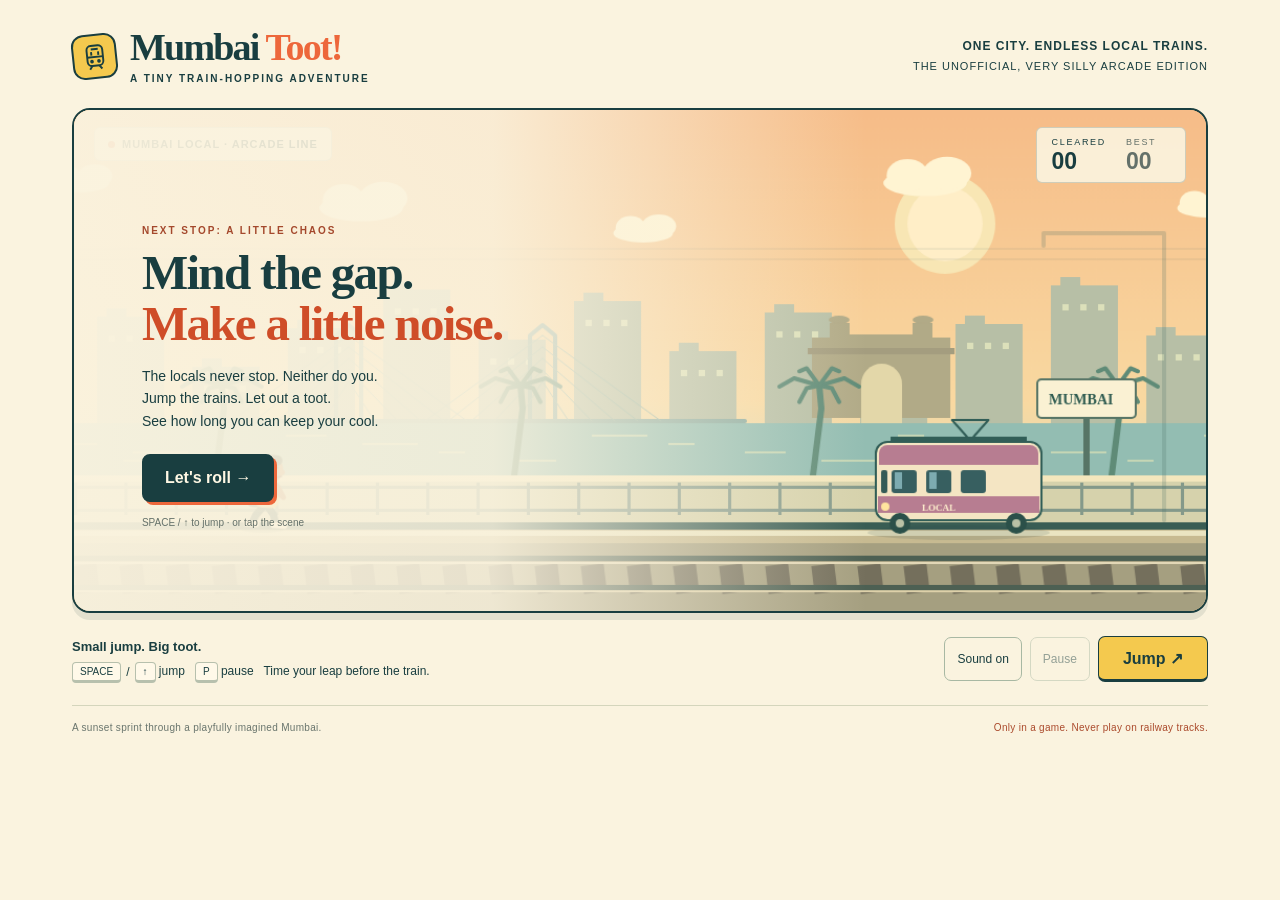
==== index.html @ 5367c773 "Publish Mumbai Toot browser game" ====
<!doctype html>
<html lang="en"><head><meta charset="utf-8"><meta name="viewport" content="width=device-width,initial-scale=1,viewport-fit=cover"><meta name="theme-color" content="#193e40"><title>Mumbai Toot! — A tiny train-hopping adventure</title><style>:root{--ink:#193e40;--paper:#faf3df;--orange:#ed673b;--muted:#64716a;--line:#d4d5bc}*{box-sizing:border-box}body{margin:0;background:var(--paper);color:var(--ink);font-family:Trebuchet MS,Arial,sans-serif}button{font:inherit;cursor:pointer;touch-action:manipulation}button:focus-visible,canvas:focus-visible{outline:3px solid #e35426;outline-offset:4px}.shell{max-width:1200px;margin:auto;padding:28px 32px 22px}.masthead{display:flex;align-items:center;justify-content:space-between;gap:20px;margin-bottom:24px}.brand{display:flex;align-items:center;gap:13px}.brand-icon{width:45px;height:45px;border:2px solid var(--ink);border-radius:12px;display:grid;place-items:center;transform:rotate(-6deg);background:#f4c94e}.brand-icon svg{width:28px;height:28px}h1{font:900 clamp(26px,3vw,38px)/1 Georgia,serif;letter-spacing:-1.8px;margin:0}h1 span{color:var(--orange)}.eyebrow{font-size:10px;letter-spacing:2px;font-weight:bold;margin:7px 0 0;text-transform:uppercase}.edition{text-align:right;font-size:11px;letter-spacing:1px;line-height:1.7}.edition strong{display:block;font-size:12px}.stage{position:relative;overflow:hidden;border:2px solid var(--ink);border-radius:18px;background:#f8c994;box-shadow:0 7px 0 #193e401a;aspect-ratio:1080/480;isolation:isolate}canvas{width:100%;height:100%;display:block;touch-action:none}.hud{position:absolute;inset:17px 20px auto;display:flex;align-items:start;justify-content:space-between;gap:10px;pointer-events:none}.route{font-size:11px;font-weight:bold;letter-spacing:1px;background:#faf3dfe8;border:1px solid #193e4030;border-radius:6px;padding:10px 13px}.dot{display:inline-block;width:7px;height:7px;border-radius:50%;background:#e6663b;margin-right:7px}.scores{display:flex;gap:20px;background:#faf3dfe8;padding:9px 15px;border:1px solid #193e4030;border-radius:6px}.scores div{display:grid;gap:3px;min-width:44px}.scores small{font-size:9px;letter-spacing:1.7px}.scores b{font:800 23px/1 Trebuchet MS,sans-serif;font-variant-numeric:tabular-nums}.scores .best{color:#64716a}.overlay{position:absolute;inset:0;display:flex;align-items:center;padding:65px 6% 30px;background:linear-gradient(90deg,#faf3dff2 0%,#faf3dfdb 37%,#faf3df00 70%)}.overlay[hidden]{display:none}.intro{max-width:450px}.kicker{font-size:10px;letter-spacing:2px;font-weight:bold;text-transform:uppercase;color:#a4482c;margin:0 0 12px}.intro h2{font:900 clamp(26px,4.1vw,49px)/1.04 Georgia,serif;letter-spacing:-1.7px;margin:0 0 15px}.intro h2 em{font-style:normal;color:#cf4d28}.intro p{font-size:14px;line-height:1.6;max-width:305px;margin:0 0 22px}.primary{border:2px solid var(--ink);color:#fff8e4;background:var(--ink);padding:13px 21px;border-radius:8px;font-weight:bold;box-shadow:3px 3px 0 #ed673b;min-height:48px}.primary:hover{background:#285558;transform:translateY(-1px)}.primary:active{transform:translate(2px,2px);box-shadow:1px 1px 0 #ed673b}.hint{font-size:10px!important;color:#64716a;margin:13px 0 0!important}.below{display:flex;justify-content:space-between;align-items:center;gap:16px;margin-top:22px}.how{font-size:12px;line-height:1.9}.how strong{font-size:13px}.keys{display:inline-flex;gap:5px;align-items:center}kbd{font:10px Trebuchet MS,sans-serif;background:#fff9e9;border:1px solid #b7c0ad;border-bottom-width:3px;border-radius:4px;padding:3px 7px}.controls{display:flex;gap:8px;align-items:center}.utility{border:1px solid #a8b8a3;background:transparent;color:var(--ink);border-radius:7px;padding:10px 12px;min-height:44px;font-size:12px}.utility:hover{background:#e7e8d3}button:disabled{opacity:.45;cursor:default}.jump{padding:11px 24px;border:1px solid var(--ink);border-bottom-width:3px;background:#f4c94e;border-radius:7px;min-height:46px;color:var(--ink);font-weight:bold}.jump:active{border-bottom-width:1px;transform:translateY(2px)}footer{display:flex;justify-content:space-between;border-top:1px solid var(--line);padding-top:16px;margin-top:22px;color:#69756d;font-size:10px;letter-spacing:.3px}#announcement{position:absolute;left:-9999px}.badge{color:#ab4b2d}.mobile-note{display:none}@media(max-width:650px){.shell{padding:18px 13px}.masthead{margin-bottom:17px}.edition{display:none}.brand-icon{width:36px;height:36px}.stage{aspect-ratio:1080/680;border-radius:12px}.hud{inset:9px 10px auto}.route{font-size:8px;padding:7px}.scores{gap:9px;padding:6px 8px}.scores small{font-size:7px}.scores b{font-size:17px}.scores div{min-width:28px}.intro h2{font-size:26px;letter-spacing:-1px;margin-bottom:8px}.intro p{font-size:11px;max-width:210px;line-height:1.4;margin-bottom:10px}.overlay{padding:48px 5% 15px}.kicker{font-size:8px;margin-bottom:6px}.primary{padding:8px 13px;min-height:44px;font-size:12px}.hint{display:none}.below{align-items:flex-start;flex-direction:column;margin-top:17px;gap:11px}.controls{width:100%}.jump{margin-left:auto}.how{font-size:11px}.how strong{font-size:12px}.mobile-note{display:inline}footer{line-height:1.7;gap:18px;margin-top:17px}.eyebrow{font-size:8px}}@media(max-height:520px) and (orientation:landscape){.shell{padding:10px 20px}.masthead{display:none}.stage{max-height:calc(100dvh - 87px);width:auto;aspect-ratio:1080/480;margin:auto}.below{margin-top:9px}.how{font-size:10px}footer{display:none}}</style></head>
<body><main class="shell">
<header class="masthead"><div class="brand"><div class="brand-icon" aria-hidden="true"><svg viewBox="0 0 32 32" fill="none" stroke="currentColor" stroke-width="2.2"><rect x="7" y="3" width="18" height="23" rx="5"/><path d="M7 16h18M12 26l-3 4m11-4 3 4M12 7h8M12 10v4m8-4v4"/><circle cx="12" cy="21" r="1"/><circle cx="20" cy="21" r="1"/></svg></div><div><h1>Mumbai <span>Toot!</span></h1><p class="eyebrow">A tiny train-hopping adventure</p></div></div><div class="edition"><strong>ONE CITY. ENDLESS LOCAL TRAINS.</strong>THE UNOFFICIAL, VERY SILLY ARCADE EDITION</div></header>
<section class="stage" aria-label="Mumbai Toot game"><canvas id="game" width="1080" height="480" tabindex="0" aria-label="Side-scrolling game. Press Space or Up to jump over incoming trains. P pauses."></canvas>
<div class="hud"><div class="route"><span class="dot"></span>MUMBAI LOCAL · ARCADE LINE</div><div class="scores"><div><small>CLEARED</small><b id="score">00</b></div><div class="best"><small>BEST</small><b id="best">00</b></div></div></div>
<div class="overlay" id="overlay"><div class="intro"><div class="kicker" id="kicker">Next stop: a little chaos</div><h2 id="heading">Mind the gap.<br><em>Make a little noise.</em></h2><p id="message">The locals never stop. Neither do you.<br>Jump the trains. Let out a toot.<br>See how long you can keep your cool.</p><button id="start" class="primary">Let's roll →</button><p class="hint">SPACE / ↑ to jump · or tap the scene</p></div></div></section>
<div class="below"><div class="how"><strong>Small jump. Big toot.</strong><br><span class="keys"><kbd>SPACE</kbd> / <kbd>↑</kbd></span> jump &nbsp; <kbd>P</kbd> pause &nbsp; <span class="mobile-note">Tap to play. </span>Time your leap before the train.</div><div class="controls"><button id="sound" class="utility" aria-pressed="true">Sound on</button><button id="pause" class="utility" disabled>Pause</button><button id="jump" class="jump">Jump ↗</button></div></div>
<footer><span>A sunset sprint through a playfully imagined Mumbai.</span><span class="badge">Only in a game. Never play on railway tracks.</span></footer><p id="announcement" aria-live="polite"></p>
</main><script id="engine">var MumbaiEngine = (() => {
  const GROUND = 400;
  function create(){return {mode:'ready',y:GROUND,vy:0,time:0,distance:0,speed:360,trains:[],spawn:0.7,cleared:0,jumps:0};}
  function start(s){Object.assign(s,create(),{mode:'playing'});}
  function jump(s){if(s.mode!=='playing'||s.y<GROUND)return false;s.vy=-800;s.y=GROUND-0.01;s.jumps++;return true;}
  function pause(s){if(s.mode==='playing')s.mode='paused';else if(s.mode==='paused')s.mode='playing';}
  function step(s,dt,rng=Math.random){
    if(s.mode!=='playing')return;
    dt=Math.min(0.1,Math.max(0,dt));
    while(dt>0&&s.mode==='playing'){
      const d=Math.min(dt,1/120);dt-=d;s.time+=d;s.speed=Math.min(580,360+s.time*2.5);s.distance+=s.speed*d;
      s.vy+=1900*d;s.y=Math.min(GROUND,s.y+s.vy*d);if(s.y===GROUND)s.vy=0;
      s.spawn-=d;if(s.spawn<=0){s.trains.push({x:1130,w:128+rng()*22,h:82,passed:false,tint:Math.floor(rng()*3)});s.spawn=1.6+rng()*0.65;}
      for(const t of s.trains){t.x-=s.speed*d;
        if(t.x+10<195&&t.x+t.w-10>166&&s.y-8>GROUND-t.h&&s.y-48<GROUND-4){s.mode='over';break;}
        if(!t.passed&&t.x+t.w<164){t.passed=true;s.cleared++;}
      }
      s.trains=s.trains.filter(t=>t.x+t.w>-60);
    }
  }
  return {GROUND,create,start,jump,pause,step};
})();</script><script>'use strict';
(() => {
const $=id=>document.getElementById(id),canvas=$('game'),ctx=canvas.getContext('2d'),E=MumbaiEngine,s=E.create();
let best=0,sound=true,audio=null,last=0,clock=0,tootAge=10,lastScore=0;
try{best=Math.max(0,Number(localStorage.getItem('mumbai-toot-best'))||0);sound=localStorage.getItem('mumbai-toot-sound')!=='off';}catch{}
$('best').textContent=String(best).padStart(2,'0');
function rr(x,y,w,h,r,fill,stroke){ctx.beginPath();ctx.roundRect(x,y,w,h,r);if(fill){ctx.fillStyle=fill;ctx.fill();}if(stroke){ctx.strokeStyle=stroke;ctx.lineWidth=2;ctx.stroke();}}
function rect(x,y,w,h,c){ctx.fillStyle=c;ctx.fillRect(x,y,w,h);}
function line(p,c,w=2){ctx.beginPath();ctx.moveTo(...p[0]);for(let i=1;i<p.length;i++)ctx.lineTo(...p[i]);ctx.strokeStyle=c;ctx.lineWidth=w;ctx.lineCap='round';ctx.lineJoin='round';ctx.stroke();}
function ellipse(x,y,rx,ry,c){ctx.fillStyle=c;ctx.beginPath();ctx.ellipse(x,y,rx,ry,0,0,Math.PI*2);ctx.fill();}
function text(str,x,y,size,c,font='Trebuchet MS'){ctx.font=`bold ${size}px ${font}`;ctx.fillStyle=c;ctx.fillText(str,x,y);}
function soundUI(){$('sound').textContent=sound?'Sound on':'Sound off';$('sound').setAttribute('aria-pressed',String(sound));}soundUI();
function unlock(){if(!sound)return;try{audio=audio||new(window.AudioContext||window.webkitAudioContext)();if(audio.state==='suspended')audio.resume().catch(()=>{});}catch{}}
function beep(kind){if(!sound)return;unlock();if(!audio)return;try{const n=audio.currentTime,o=audio.createOscillator(),g=audio.createGain();o.connect(g);g.connect(audio.destination);
if(kind==='jump'){o.type='triangle';o.frequency.setValueAtTime(310+Math.random()*80,n);o.frequency.exponentialRampToValueAtTime(105,n+.17);o.frequency.setValueAtTime(160,n+.18);o.frequency.exponentialRampToValueAtTime(75,n+.26);g.gain.setValueAtTime(.0001,n);g.gain.exponentialRampToValueAtTime(.23,n+.018);g.gain.exponentialRampToValueAtTime(.0001,n+.29);o.start(n);o.stop(n+.3);}else{o.type='sine';o.frequency.setValueAtTime(kind==='score'?640:180,n);o.frequency.exponentialRampToValueAtTime(kind==='score'?960:60,n+.16);g.gain.setValueAtTime(.1,n);g.gain.exponentialRampToValueAtTime(.0001,n+.2);o.start(n);o.stop(n+.21);}}catch{}}
function showOverlay(kind){const ready=kind==='ready',paused=kind==='paused';$('overlay').hidden=false;$('kicker').textContent=ready?'Next stop: a little chaos':paused?'Taking a breather':'That was a close commute';$('heading').innerHTML=ready?'Mind the gap.<br><em>Make a little noise.</em>':paused?'Hold that <em>toot.</em>':'End of the <em>line!</em>';$('message').innerHTML=ready?'The locals never stop. Neither do you.<br>Jump the trains. Let out a toot.<br>See how long you can keep your cool.':paused?'Your train-hopping adventure is paused.<br>Ready when you are.':`You cleared <strong>${s.cleared}</strong> train${s.cleared===1?'':'s'}. ${s.cleared&&s.cleared>=best?'A new personal best!':'There’s always another local.'}<br>Try jumping just before the train reaches you.`;$('start').textContent=ready?"Let's roll →":paused?'Keep rolling →':'One more ride ↻';}
function sync(){$('pause').disabled=s.mode==='ready'||s.mode==='over';$('pause').textContent=s.mode==='paused'?'Resume':'Pause';$('jump').disabled=s.mode==='paused';if(s.mode==='playing')$('overlay').hidden=true;else showOverlay(s.mode);$('score').textContent=String(s.cleared).padStart(2,'0');}
function start(){unlock();E.start(s);tootAge=10;lastScore=0;sync();$('announcement').textContent='Run started. Jump over the trains.';canvas.focus({preventScroll:true});}
function jump(){unlock();if(s.mode==='ready'||s.mode==='over'){start();return;}if(E.jump(s)){tootAge=0;beep('jump');}}
function pause(){E.pause(s);sync();}
$('start').addEventListener('click',()=>{if(s.mode==='paused'){pause();canvas.focus({preventScroll:true});}else start();});
$('jump').addEventListener('pointerdown',e=>{e.preventDefault();jump();});$('jump').addEventListener('click',e=>{if(e.detail===0)jump();});
canvas.addEventListener('pointerdown',e=>{e.preventDefault();jump();canvas.focus({preventScroll:true});});$('pause').addEventListener('click',pause);
$('sound').addEventListener('click',()=>{sound=!sound;soundUI();if(sound){unlock();beep('score');}try{localStorage.setItem('mumbai-toot-sound',sound?'on':'off');}catch{}});
document.addEventListener('keydown',e=>{if(e.target.closest?.('button'))return;if(['Space','ArrowUp','KeyW'].includes(e.code)){e.preventDefault();if(!e.repeat)jump();}else if(['KeyP','Escape'].includes(e.code)&&!e.repeat){e.preventDefault();pause();}});
document.addEventListener('visibilitychange',()=>{if(document.hidden&&s.mode==='playing'){E.pause(s);sync();}});window.addEventListener('blur',()=>{if(s.mode==='playing'){E.pause(s);sync();}});
function cloud(x,y,k){ctx.save();ctx.translate(x,y);ctx.scale(k,k);ellipse(0,0,38,12,'#fff4d2');ellipse(20,-9,22,15,'#fff4d2');ellipse(-16,-7,19,15,'#fff4d2');ctx.restore();}
function skyline(offset){const wash=ctx.createLinearGradient(0,0,0,400);wash.addColorStop(0,'#f6bc88');wash.addColorStop(.7,'#f9d9a1');wash.addColorStop(1,'#d2dbc2');rect(0,0,1080,480,wash);ellipse(831,109,48,48,'#f8e6b4');ellipse(831,109,36,36,'#ffeec7');
for(let i=0;i<5;i++)cloud(((i*269+115-offset*.025)%1400+1400)%1400-110,70+(i%3)*24,.75+(i%2)*.3);
for(let i=-1;i<18;i++){const x=((i*91-offset*.11)%1600+1600)%1600-160,h=55+((i+20)*37%85);rect(x,302-h,64,h,'#b7bfa6');rect(x+9,294-h,19,9,'#b7bfa6');for(let j=0;j<3;j++)rect(x+11+j*17,320-h,6,6,'#dce0ba');}
// Gateway-inspired silhouette beside the sea.
const gx=704-(offset*.055%1500);ctx.fillStyle='#b1aa87';ctx.beginPath();ctx.moveTo(gx,295);ctx.lineTo(gx,218);ctx.lineTo(gx+17,218);ctx.lineTo(gx+17,204);ctx.lineTo(gx+36,204);ctx.lineTo(gx+36,215);ctx.lineTo(gx+96,215);ctx.lineTo(gx+96,204);ctx.lineTo(gx+115,204);ctx.lineTo(gx+115,218);ctx.lineTo(gx+132,218);ctx.lineTo(gx+132,295);ctx.closePath();ctx.fill();rr(gx+47,243,39,62,[20,20,0,0],'#e3d7a9');rect(gx-4,228,140,6,'#a49d7f');ellipse(gx+26,201,10,4,'#b1aa87');ellipse(gx+106,201,10,4,'#b1aa87');
// Sea Link-inspired cable bridge in the distant scenery.
const bx=80-(offset*.07%1500);line([[bx,298],[bx+560,298]],'#8baba1',4);for(const tx of [bx+170,bx+355]){line([[tx,297],[tx,216],[tx+12,206],[tx+24,216],[tx+24,297]],'#8baba1',4);for(let j=0;j<5;j++)line([[tx+12,216+j*11],[tx-100+j*22,298]],'#98b5a5',1);for(let j=0;j<5;j++)line([[tx+12,216+j*11],[tx+125-j*22,298]],'#98b5a5',1);}
rect(0,300,1080,52,'#93bdb2');for(let i=0;i<20;i++){const x=((i*73-offset*.15)%1250+1250)%1250-90;rect(x,311+(i%4)*8,25+(i%3)*14,2,'#c5d6b5');}
for(let i=0;i<5;i++){const x=((i*285-offset*.25)%1550+1550)%1550-150;line([[x,350],[x+8,286],[x+6,264]],'#5f8b77',6);for(let j=0;j<6;j++){const a=j*Math.PI/3;line([[x+6,264],[x+6+Math.cos(a)*24,257+Math.sin(a)*11],[x+6+Math.cos(a)*38,265+Math.sin(a)*17]],'#5f8b77',4);}}
rect(0,350,1080,45,'#d6d2ac');rect(0,350,1080,6,'#f4e7bd');for(let i=-1;i<30;i++){const x=i*48-(offset*.65%48);rect(x,357,3,31,'#84998a');}rect(0,360,1080,3,'#84998a');rect(0,382,1080,3,'#84998a');const sx=((950-offset*.45)%1700+1700)%1700;rect(sx+13,280,6,70,'#577566');rr(sx-31,258,94,37,4,'#faf1d3','#577566');text('MUMBAI',sx-20,282,14,'#315d52');
const pole=((1040-offset*.55)%1300+1300)%1300;line([[pole,393],[pole,118],[pole-115,118],[pole-115,130]],'#486f6538',4);line([[0,133],[1080,133]],'#486f6528',1);line([[0,143],[1080,143]],'#486f6528',1);
rect(0,395,1080,85,'#c7ba91');rect(0,395,1080,7,'#395d54');rect(0,403,1080,5,'#eae4c1');rect(0,415,1080,65,'#a59f80');for(let i=-1;i<32;i++){const x=i*44-(offset%44);ctx.save();ctx.translate(x,442);ctx.rotate(-.12);rect(0,-5,22,27,'#746f5c');ctx.restore();}rect(0,427,1080,5,'#4d6053');rect(0,433,1080,2,'#e2d7b6');rect(0,455,1080,5,'#4d6053');rect(0,460,1080,2,'#ddd0a9');}
function train(t){const x=t.x,w=t.w,y=400-t.h,c=['#b77d91','#4b8d86','#d98b46'][t.tint||0];ellipse(x+w/2,405,w*.55,7,'#193e4020');rr(x,y,w,t.h-7,11,'#f4e5c3','#315e57');rr(x+3,y+3,w-6,19,[8,8,0,0],c);rect(x+2,y+52,w-4,16,c);for(let i=0;i<3;i++)rr(x+15+i*33,y+27,24,22,3,'#375f60');rect(x+18,y+29,7,16,'#7dabb0');rect(x+51,y+29,7,16,'#7dabb0');rr(x+5,y+27,6,22,2,'#345b56');ellipse(x+9,y+62,4,4,'#ffe49e');rect(x+14,y-5,w-28,5,'#315e57');line([[x+w*.55,y-5],[x+w*.46,y-21],[x+w*.68,y-21],[x+w*.59,y-5]],'#315e57',2);for(const xx of [x+23,x+w-24]){ellipse(xx,396,10,10,'#2b5049');ellipse(xx,396,4,4,'#b9c1a6');}text('LOCAL',x+44,y+66,9,'#fff0ce');}
function player(){const air=s.y<399.9,run=s.mode==='playing'?Math.sin(s.time*19):Math.sin(clock*3)*.2;ellipse(180,401,air?14:22,4,air?'#193e4018':'#193e4033');ctx.save();ctx.translate(180,s.y);ctx.rotate(air?-.13:.06);line([[0,-21],[-8-(air?7:run*8),-11],[-11-(air?9:run*10),-3]],'#244b4b',7);line([[3,-21],[10+(air?6:run*8),-13],[13+(air?3:run*11),-3]],'#244b4b',7);rr(-19-(air?9:run*10),-6,15,6,3,'#fff5d7');rr(8+(air?3:run*11),-6,16,6,3,'#fff5d7');rr(-16,-43,13,23,5,'#417c70','#244f49');rr(-9,-43,23,24,7,'#f2b43f');line([[8,-38],[air?19:18,-30],[air?25:12,-40]],'#ab6641',5);line([[-5,-38],[-15,-28],[-20,-32]],'#ab6641',5);ctx.fillStyle='#e05b39';ctx.beginPath();ctx.moveTo(-5,-44);ctx.lineTo(-29-Math.sin(clock*15)*3,-49);ctx.lineTo(-23,-39);ctx.closePath();ctx.fill();rr(-6,-47,14,6,2,'#e05b39');ellipse(4,-56,12,13,'#b9764a');ellipse(14,-54,4,3,'#b9764a');rr(-8,-70,23,10,5,'#273f3a');rect(-8,-62,7,7,'#273f3a');ellipse(10,-58,1.5,1.8,'#213f39');line([[11,-49],[15,-50]],'#753e2d',1.5);ctx.restore();
if(tootAge<.55){ctx.save();ctx.globalAlpha=1-tootAge/.55;const x=118-tootAge*35,y=s.y-31-tootAge*45;for(let i=0;i<3;i++)ellipse(x-i*11,y+i*6,9+i*2,7+i*2,'#f0cf7b');ctx.translate(x-42,y-23);ctx.rotate(-.16);text('toot!',0,0,23,'#ba4c2e','Georgia');ctx.restore();}}
function draw(){ctx.clearRect(0,0,1080,480);skyline(s.distance);if(s.mode==='ready')train({x:765,w:158,h:82,tint:0});for(const t of s.trains)train(t);player();if(s.mode==='playing'&&s.trains.some(t=>t.x>1000)){rr(1011,211,43,29,5,'#f8edcc');text('←',1020,233,24,'#b14f30');}if(s.mode==='over')text('OOPS!',144,s.y-91,22,'#ac482c','Georgia');}
function frame(now){const dt=last?Math.min((now-last)/1000,.05):0;last=now;const prev=s.mode;if(s.mode!=='paused'){clock+=dt;tootAge+=dt;}E.step(s,dt);if(s.cleared!==lastScore){lastScore=s.cleared;$('score').textContent=String(s.cleared).padStart(2,'0');beep('score');}if(prev==='playing'&&s.mode==='over'){beep('crash');if(s.cleared>best){best=s.cleared;$('best').textContent=String(best).padStart(2,'0');try{localStorage.setItem('mumbai-toot-best',String(best));}catch{}}sync();$('announcement').textContent=`Run over. ${s.cleared} trains cleared. Play again to retry.`;}draw();requestAnimationFrame(frame);}
window.mumbaiToot={snapshot:()=>({...s,trains:s.trains.map(t=>({...t})),best,sound,audioState:audio?.state||'not-started'})};sync();requestAnimationFrame(frame);
})();</script></body></html>
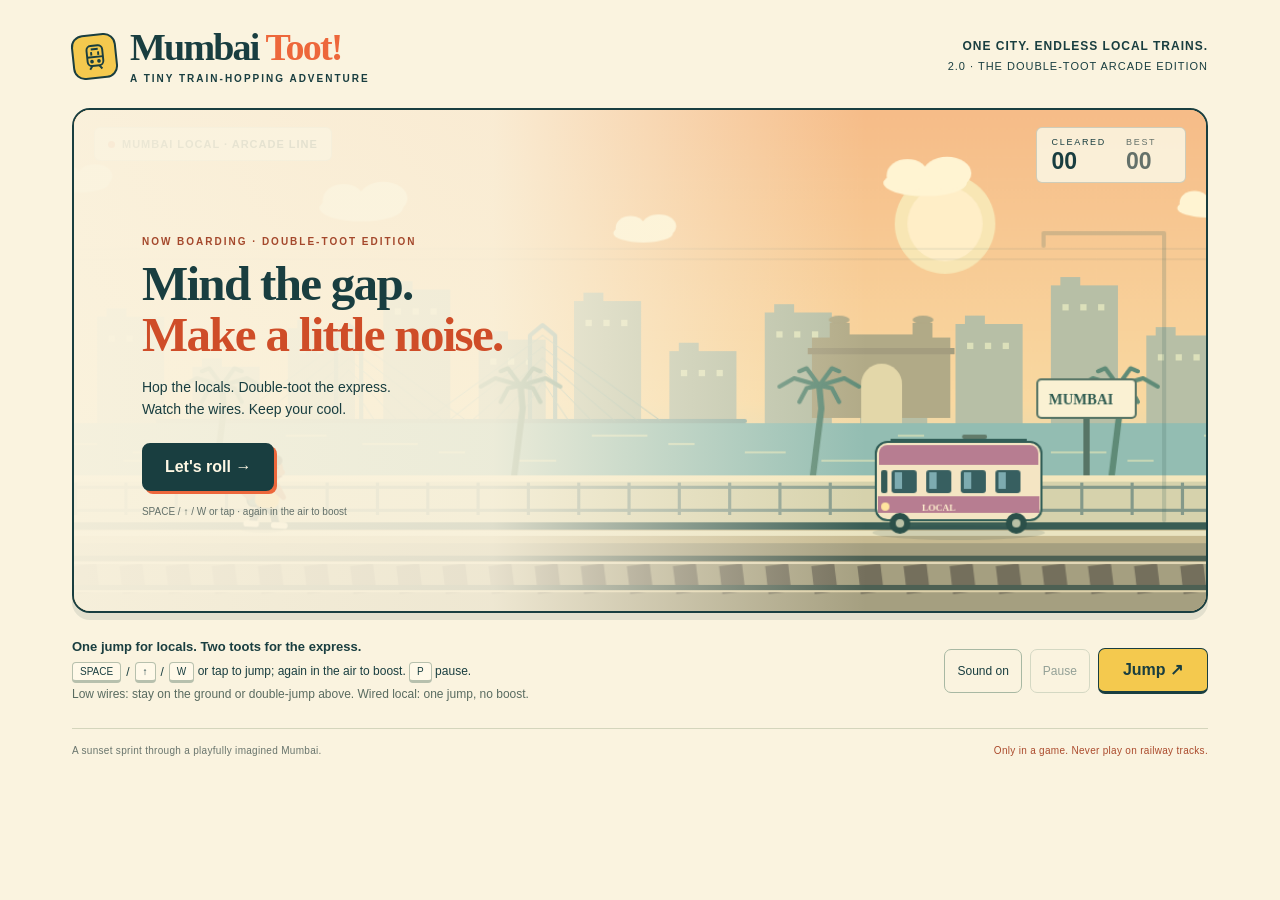
==== commit 90f6ad46: "[verified] feat: add double toots, live wires and long express trains" ====
--- a/index.html
+++ b/index.html
@@ -1,38 +1,97 @@
 <!doctype html>
-<html lang="en"><head><meta charset="utf-8"><meta name="viewport" content="width=device-width,initial-scale=1,viewport-fit=cover"><meta name="theme-color" content="#193e40"><title>Mumbai Toot! — A tiny train-hopping adventure</title><style>:root{--ink:#193e40;--paper:#faf3df;--orange:#ed673b;--muted:#64716a;--line:#d4d5bc}*{box-sizing:border-box}body{margin:0;background:var(--paper);color:var(--ink);font-family:Trebuchet MS,Arial,sans-serif}button{font:inherit;cursor:pointer;touch-action:manipulation}button:focus-visible,canvas:focus-visible{outline:3px solid #e35426;outline-offset:4px}.shell{max-width:1200px;margin:auto;padding:28px 32px 22px}.masthead{display:flex;align-items:center;justify-content:space-between;gap:20px;margin-bottom:24px}.brand{display:flex;align-items:center;gap:13px}.brand-icon{width:45px;height:45px;border:2px solid var(--ink);border-radius:12px;display:grid;place-items:center;transform:rotate(-6deg);background:#f4c94e}.brand-icon svg{width:28px;height:28px}h1{font:900 clamp(26px,3vw,38px)/1 Georgia,serif;letter-spacing:-1.8px;margin:0}h1 span{color:var(--orange)}.eyebrow{font-size:10px;letter-spacing:2px;font-weight:bold;margin:7px 0 0;text-transform:uppercase}.edition{text-align:right;font-size:11px;letter-spacing:1px;line-height:1.7}.edition strong{display:block;font-size:12px}.stage{position:relative;overflow:hidden;border:2px solid var(--ink);border-radius:18px;background:#f8c994;box-shadow:0 7px 0 #193e401a;aspect-ratio:1080/480;isolation:isolate}canvas{width:100%;height:100%;display:block;touch-action:none}.hud{position:absolute;inset:17px 20px auto;display:flex;align-items:start;justify-content:space-between;gap:10px;pointer-events:none}.route{font-size:11px;font-weight:bold;letter-spacing:1px;background:#faf3dfe8;border:1px solid #193e4030;border-radius:6px;padding:10px 13px}.dot{display:inline-block;width:7px;height:7px;border-radius:50%;background:#e6663b;margin-right:7px}.scores{display:flex;gap:20px;background:#faf3dfe8;padding:9px 15px;border:1px solid #193e4030;border-radius:6px}.scores div{display:grid;gap:3px;min-width:44px}.scores small{font-size:9px;letter-spacing:1.7px}.scores b{font:800 23px/1 Trebuchet MS,sans-serif;font-variant-numeric:tabular-nums}.scores .best{color:#64716a}.overlay{position:absolute;inset:0;display:flex;align-items:center;padding:65px 6% 30px;background:linear-gradient(90deg,#faf3dff2 0%,#faf3dfdb 37%,#faf3df00 70%)}.overlay[hidden]{display:none}.intro{max-width:450px}.kicker{font-size:10px;letter-spacing:2px;font-weight:bold;text-transform:uppercase;color:#a4482c;margin:0 0 12px}.intro h2{font:900 clamp(26px,4.1vw,49px)/1.04 Georgia,serif;letter-spacing:-1.7px;margin:0 0 15px}.intro h2 em{font-style:normal;color:#cf4d28}.intro p{font-size:14px;line-height:1.6;max-width:305px;margin:0 0 22px}.primary{border:2px solid var(--ink);color:#fff8e4;background:var(--ink);padding:13px 21px;border-radius:8px;font-weight:bold;box-shadow:3px 3px 0 #ed673b;min-height:48px}.primary:hover{background:#285558;transform:translateY(-1px)}.primary:active{transform:translate(2px,2px);box-shadow:1px 1px 0 #ed673b}.hint{font-size:10px!important;color:#64716a;margin:13px 0 0!important}.below{display:flex;justify-content:space-between;align-items:center;gap:16px;margin-top:22px}.how{font-size:12px;line-height:1.9}.how strong{font-size:13px}.keys{display:inline-flex;gap:5px;align-items:center}kbd{font:10px Trebuchet MS,sans-serif;background:#fff9e9;border:1px solid #b7c0ad;border-bottom-width:3px;border-radius:4px;padding:3px 7px}.controls{display:flex;gap:8px;align-items:center}.utility{border:1px solid #a8b8a3;background:transparent;color:var(--ink);border-radius:7px;padding:10px 12px;min-height:44px;font-size:12px}.utility:hover{background:#e7e8d3}button:disabled{opacity:.45;cursor:default}.jump{padding:11px 24px;border:1px solid var(--ink);border-bottom-width:3px;background:#f4c94e;border-radius:7px;min-height:46px;color:var(--ink);font-weight:bold}.jump:active{border-bottom-width:1px;transform:translateY(2px)}footer{display:flex;justify-content:space-between;border-top:1px solid var(--line);padding-top:16px;margin-top:22px;color:#69756d;font-size:10px;letter-spacing:.3px}#announcement{position:absolute;left:-9999px}.badge{color:#ab4b2d}.mobile-note{display:none}@media(max-width:650px){.shell{padding:18px 13px}.masthead{margin-bottom:17px}.edition{display:none}.brand-icon{width:36px;height:36px}.stage{aspect-ratio:1080/680;border-radius:12px}.hud{inset:9px 10px auto}.route{font-size:8px;padding:7px}.scores{gap:9px;padding:6px 8px}.scores small{font-size:7px}.scores b{font-size:17px}.scores div{min-width:28px}.intro h2{font-size:26px;letter-spacing:-1px;margin-bottom:8px}.intro p{font-size:11px;max-width:210px;line-height:1.4;margin-bottom:10px}.overlay{padding:48px 5% 15px}.kicker{font-size:8px;margin-bottom:6px}.primary{padding:8px 13px;min-height:44px;font-size:12px}.hint{display:none}.below{align-items:flex-start;flex-direction:column;margin-top:17px;gap:11px}.controls{width:100%}.jump{margin-left:auto}.how{font-size:11px}.how strong{font-size:12px}.mobile-note{display:inline}footer{line-height:1.7;gap:18px;margin-top:17px}.eyebrow{font-size:8px}}@media(max-height:520px) and (orientation:landscape){.shell{padding:10px 20px}.masthead{display:none}.stage{max-height:calc(100dvh - 87px);width:auto;aspect-ratio:1080/480;margin:auto}.below{margin-top:9px}.how{font-size:10px}footer{display:none}}</style></head>
+<html lang="en"><head><meta charset="utf-8"><meta name="viewport" content="width=device-width,initial-scale=1,viewport-fit=cover"><meta name="theme-color" content="#193e40"><title>Mumbai Toot! 2.0 — Double-toot edition</title><style>:root{--ink:#193e40;--paper:#faf3df;--orange:#ed673b;--muted:#64716a;--line:#d4d5bc}*{box-sizing:border-box}body{margin:0;background:var(--paper);color:var(--ink);font-family:Trebuchet MS,Arial,sans-serif}button{font:inherit;cursor:pointer;touch-action:manipulation}button:focus-visible,canvas:focus-visible{outline:3px solid #e35426;outline-offset:4px}.shell{max-width:1200px;margin:auto;padding:28px 32px 22px}.masthead{display:flex;align-items:center;justify-content:space-between;gap:20px;margin-bottom:24px}.brand{display:flex;align-items:center;gap:13px}.brand-icon{width:45px;height:45px;border:2px solid var(--ink);border-radius:12px;display:grid;place-items:center;transform:rotate(-6deg);background:#f4c94e}.brand-icon svg{width:28px;height:28px}h1{font:900 clamp(26px,3vw,38px)/1 Georgia,serif;letter-spacing:-1.8px;margin:0}h1 span{color:var(--orange)}.eyebrow{font-size:10px;letter-spacing:2px;font-weight:bold;margin:7px 0 0;text-transform:uppercase}.edition{text-align:right;font-size:11px;letter-spacing:1px;line-height:1.7}.edition strong{display:block;font-size:12px}.stage{position:relative;overflow:hidden;border:2px solid var(--ink);border-radius:18px;background:#f8c994;box-shadow:0 7px 0 #193e401a;aspect-ratio:1080/480;isolation:isolate}canvas{width:100%;height:100%;display:block;touch-action:none}.hud{position:absolute;inset:17px 20px auto;display:flex;align-items:start;justify-content:space-between;gap:10px;pointer-events:none}.route{font-size:11px;font-weight:bold;letter-spacing:1px;background:#faf3dfe8;border:1px solid #193e4030;border-radius:6px;padding:10px 13px}.dot{display:inline-block;width:7px;height:7px;border-radius:50%;background:#e6663b;margin-right:7px}.scores{display:flex;gap:20px;background:#faf3dfe8;padding:9px 15px;border:1px solid #193e4030;border-radius:6px}.scores div{display:grid;gap:3px;min-width:44px}.scores small{font-size:9px;letter-spacing:1.7px}.scores b{font:800 23px/1 Trebuchet MS,sans-serif;font-variant-numeric:tabular-nums}.scores .best{color:#64716a}.overlay{position:absolute;inset:0;display:flex;align-items:center;padding:65px 6% 30px;background:linear-gradient(90deg,#faf3dff2 0%,#faf3dfdb 37%,#faf3df00 70%)}.overlay[hidden]{display:none}.intro{max-width:450px}.kicker{font-size:10px;letter-spacing:2px;font-weight:bold;text-transform:uppercase;color:#a4482c;margin:0 0 12px}.intro h2{font:900 clamp(26px,4.1vw,49px)/1.04 Georgia,serif;letter-spacing:-1.7px;margin:0 0 15px}.intro h2 em{font-style:normal;color:#cf4d28}.intro p{font-size:14px;line-height:1.6;max-width:305px;margin:0 0 22px}.primary{border:2px solid var(--ink);color:#fff8e4;background:var(--ink);padding:13px 21px;border-radius:8px;font-weight:bold;box-shadow:3px 3px 0 #ed673b;min-height:48px}.primary:hover{background:#285558;transform:translateY(-1px)}.primary:active{transform:translate(2px,2px);box-shadow:1px 1px 0 #ed673b}.hint{font-size:10px!important;color:#64716a;margin:13px 0 0!important}.below{display:flex;justify-content:space-between;align-items:center;gap:16px;margin-top:22px}.how{font-size:12px;line-height:1.9}.how strong{font-size:13px}.keys{display:inline-flex;gap:5px;align-items:center}kbd{font:10px Trebuchet MS,sans-serif;background:#fff9e9;border:1px solid #b7c0ad;border-bottom-width:3px;border-radius:4px;padding:3px 7px}.controls{display:flex;gap:8px;align-items:center}.utility{border:1px solid #a8b8a3;background:transparent;color:var(--ink);border-radius:7px;padding:10px 12px;min-height:44px;font-size:12px}.utility:hover{background:#e7e8d3}button:disabled{opacity:.45;cursor:default}.jump{padding:11px 24px;border:1px solid var(--ink);border-bottom-width:3px;background:#f4c94e;border-radius:7px;min-height:46px;color:var(--ink);font-weight:bold}.jump:active{border-bottom-width:1px;transform:translateY(2px)}footer{display:flex;justify-content:space-between;border-top:1px solid var(--line);padding-top:16px;margin-top:22px;color:#69756d;font-size:10px;letter-spacing:.3px}#announcement{position:absolute;left:-9999px}.badge{color:#ab4b2d}.mobile-note{display:none}@media(max-width:650px){.shell{padding:18px 13px}.masthead{margin-bottom:17px}.edition{display:none}.brand-icon{width:36px;height:36px}.stage{aspect-ratio:1080/680;border-radius:12px}.hud{inset:9px 10px auto}.route{font-size:8px;padding:7px}.scores{gap:9px;padding:6px 8px}.scores small{font-size:7px}.scores b{font-size:17px}.scores div{min-width:28px}.intro h2{font-size:26px;letter-spacing:-1px;margin-bottom:8px}.intro p{font-size:11px;max-width:210px;line-height:1.4;margin-bottom:10px}.overlay{padding:48px 5% 15px}.kicker{font-size:8px;margin-bottom:6px}.primary{padding:8px 13px;min-height:44px;font-size:12px}.hint{display:none}.below{align-items:flex-start;flex-direction:column;margin-top:17px;gap:11px}.controls{width:100%}.jump{margin-left:auto}.how{font-size:11px}.how strong{font-size:12px}.mobile-note{display:inline}footer{line-height:1.7;gap:18px;margin-top:17px}.eyebrow{font-size:8px}}@media(max-height:520px) and (orientation:landscape){.shell{padding:10px 20px}.masthead{display:none}.stage{max-height:calc(100dvh - 87px);width:auto;aspect-ratio:1080/480;margin:auto}.below{margin-top:9px}.how{font-size:10px}footer{display:none}}
+/* Double-toot edition: quiet jump reserve, unmistakable advance notices. */
+.hazard{position:absolute;top:74px;left:50%;transform:translateX(-50%);max-width:94%;white-space:nowrap;padding:9px 15px;border:2px solid #693c2d;border-radius:6px;background:#ffedb8;color:#783621;font-size:11px;font-weight:bold;letter-spacing:1.2px;box-shadow:0 3px 0 #193e4015;pointer-events:none}.hazard[data-kind="express"]{background:#7b3441;color:#fff0cf;border-color:#4e3037}.hazard[hidden],.reserve[hidden]{display:none}.reserve{position:absolute;left:18px;bottom:13px;display:flex;align-items:center;gap:6px;padding:6px 9px;background:#faf3dfe8;border:1px solid #193e4030;border-radius:5px;color:#315d52;font-size:10px;pointer-events:none}.reserve-label{font-size:8px;letter-spacing:1px;margin-right:2px}.reserve i{width:9px;height:9px;border:1px solid #86632f;background:#efb541;border-radius:50%}.reserve[data-remaining="1"] i:nth-of-type(2),.reserve[data-remaining="0"] i{background:transparent;opacity:.4}#reserve-count{font-variant-numeric:tabular-nums}.hazard-guide{color:#596b60}.how{max-width:660px;text-wrap:pretty}.controls{flex-shrink:0}.intro p{max-width:330px}.intro{max-width:470px}
+@media(max-width:650px){.stage{min-height:220px}.hazard{top:52px;font-size:8px;letter-spacing:.5px;padding:6px 9px}.reserve{left:9px;bottom:9px;padding:5px 7px;font-size:9px;gap:5px}.reserve-label{font-size:7px}.reserve i{width:8px;height:8px}.intro{max-width:95%}.overlay{padding:52px 5% 12px;align-items:center}.intro p{max-width:255px;font-size:11px;line-height:1.35;margin-bottom:10px}.intro h2{font-size:clamp(21px,6.6vw,26px)}.kicker{letter-spacing:1px}.how{line-height:1.8}.hazard-guide{display:block;line-height:1.5;margin-top:4px}.controls .jump{min-width:110px}}
+@media(max-width:360px){.intro p{font-size:10px;max-width:235px}.intro h2{margin-bottom:6px}.kicker{font-size:7px;margin-bottom:5px}.primary{min-height:44px;padding:7px 12px}.route{letter-spacing:.2px}.scores{gap:6px}.hud{gap:5px}.overlay{padding-top:48px}}
+@media(max-height:520px) and (orientation:landscape){.overlay{padding:42px 5% 8px}.intro h2{font-size:25px;margin-bottom:6px}.intro p{font-size:11px;line-height:1.3;margin-bottom:8px}.kicker{font-size:8px;margin-bottom:5px}.hint{display:none}.primary{min-height:44px;padding:8px 13px}.hazard{top:55px;font-size:9px;padding:6px 10px}.how{line-height:1.5}.hazard-guide{display:none}}
+</style></head>
 <body><main class="shell">
-<header class="masthead"><div class="brand"><div class="brand-icon" aria-hidden="true"><svg viewBox="0 0 32 32" fill="none" stroke="currentColor" stroke-width="2.2"><rect x="7" y="3" width="18" height="23" rx="5"/><path d="M7 16h18M12 26l-3 4m11-4 3 4M12 7h8M12 10v4m8-4v4"/><circle cx="12" cy="21" r="1"/><circle cx="20" cy="21" r="1"/></svg></div><div><h1>Mumbai <span>Toot!</span></h1><p class="eyebrow">A tiny train-hopping adventure</p></div></div><div class="edition"><strong>ONE CITY. ENDLESS LOCAL TRAINS.</strong>THE UNOFFICIAL, VERY SILLY ARCADE EDITION</div></header>
-<section class="stage" aria-label="Mumbai Toot game"><canvas id="game" width="1080" height="480" tabindex="0" aria-label="Side-scrolling game. Press Space or Up to jump over incoming trains. P pauses."></canvas>
+<header class="masthead"><div class="brand"><div class="brand-icon" aria-hidden="true"><svg viewBox="0 0 32 32" fill="none" stroke="currentColor" stroke-width="2.2"><rect x="7" y="3" width="18" height="23" rx="5"/><path d="M7 16h18M12 26l-3 4m11-4 3 4M12 7h8M12 10v4m8-4v4"/><circle cx="12" cy="21" r="1"/><circle cx="20" cy="21" r="1"/></svg></div><div><h1>Mumbai <span>Toot!</span></h1><p class="eyebrow">A tiny train-hopping adventure</p></div></div><div class="edition"><strong>ONE CITY. ENDLESS LOCAL TRAINS.</strong>2.0 · THE DOUBLE-TOOT ARCADE EDITION</div></header>
+<section class="stage" aria-label="Mumbai Toot game"><canvas id="game" width="1080" height="480" tabindex="0" aria-label="Side-scrolling game. Space, Up, W or tap to jump. Press again in the air to boost. Jump once over wired locals, stay low under low wires, double jump over express trains. P or Escape pauses."></canvas>
 <div class="hud"><div class="route"><span class="dot"></span>MUMBAI LOCAL · ARCADE LINE</div><div class="scores"><div><small>CLEARED</small><b id="score">00</b></div><div class="best"><small>BEST</small><b id="best">00</b></div></div></div>
-<div class="overlay" id="overlay"><div class="intro"><div class="kicker" id="kicker">Next stop: a little chaos</div><h2 id="heading">Mind the gap.<br><em>Make a little noise.</em></h2><p id="message">The locals never stop. Neither do you.<br>Jump the trains. Let out a toot.<br>See how long you can keep your cool.</p><button id="start" class="primary">Let's roll →</button><p class="hint">SPACE / ↑ to jump · or tap the scene</p></div></div></section>
-<div class="below"><div class="how"><strong>Small jump. Big toot.</strong><br><span class="keys"><kbd>SPACE</kbd> / <kbd>↑</kbd></span> jump &nbsp; <kbd>P</kbd> pause &nbsp; <span class="mobile-note">Tap to play. </span>Time your leap before the train.</div><div class="controls"><button id="sound" class="utility" aria-pressed="true">Sound on</button><button id="pause" class="utility" disabled>Pause</button><button id="jump" class="jump">Jump ↗</button></div></div>
+<div id="hazard" class="hazard" hidden></div><div id="reserve" class="reserve" role="img" aria-label="2 of 2 jumps remaining" data-remaining="2" hidden><span class="reserve-label">TOOTS</span><i></i><i></i><span id="reserve-count">2/2</span></div>
+<div class="overlay" id="overlay"><div class="intro"><div class="kicker" id="kicker">Now boarding · Double-toot edition</div><h2 id="heading">Mind the gap.<br><em>Make a little noise.</em></h2><p id="message">Hop the locals. Double-toot the express.<br>Watch the wires. Keep your cool.</p><button id="start" class="primary">Let's roll →</button><p class="hint">SPACE / ↑ / W or tap · again in the air to boost</p></div></div></section>
+<div class="below"><div class="how"><strong>One jump for locals. Two toots for the express.</strong><br><span class="keys"><kbd>SPACE</kbd> / <kbd>↑</kbd> / <kbd>W</kbd></span> or tap to jump; again in the air to boost. <kbd>P</kbd> pause.<br><span class="hazard-guide">Low wires: stay on the ground or double-jump above. Wired local: one jump, no boost.</span></div><div class="controls"><button id="sound" class="utility" aria-pressed="true">Sound on</button><button id="pause" class="utility" disabled>Pause</button><button id="jump" class="jump">Jump ↗</button></div></div>
 <footer><span>A sunset sprint through a playfully imagined Mumbai.</span><span class="badge">Only in a game. Never play on railway tracks.</span></footer><p id="announcement" aria-live="polite"></p>
 </main><script id="engine">var MumbaiEngine = (() => {
   const GROUND = 400;
-  function create(){return {mode:'ready',y:GROUND,vy:0,time:0,distance:0,speed:360,trains:[],spawn:0.7,cleared:0,jumps:0};}
+  function create(){return {mode:'ready',y:GROUND,vy:0,time:0,distance:0,speed:360,trains:[],wires:[],spawn:0.7,cleared:0,jumps:0,jumpsUsed:0,warning:null,deathReason:null,encounters:0,expressCleared:0,wiresDodged:0};}
   function start(s){Object.assign(s,create(),{mode:'playing'});}
-  function jump(s){if(s.mode!=='playing'||s.y<GROUND)return false;s.vy=-800;s.y=GROUND-0.01;s.jumps++;return true;}
+  function jump(s){
+    if(s.mode!=='playing'||s.jumpsUsed>=2)return false;
+    s.vy=s.jumpsUsed===0?-800:Math.min(s.vy,-740);
+    s.y=Math.min(s.y,GROUND-0.01);s.jumpsUsed++;s.jumps++;return true;
+  }
   function pause(s){if(s.mode==='playing')s.mode='paused';else if(s.mode==='paused')s.mode='playing';}
+  // Encounters are isolated: low wires never demand a simultaneous train jump.
+  // Express length scales with its velocity, preserving the double-jump challenge.
+  function spawnEncounter(s,kind,rng=Math.random){
+    const express=kind==='express',speed=Math.min(950,s.speed*(express?1.95:1));
+    if(kind!=='low-wire')s.trains.push({x:1130,w:express?Math.round(speed*.8+36):128+rng()*22,h:82,kind:express?'express':'local',speed,tint:express?0:Math.floor(rng()*3),passed:false});
+    if(kind==='low-wire'||kind==='local-wires'){
+      const low=kind==='low-wire';
+      const base=low?[[0,156],[45,172],[95,216],[156,244],[210,222],[255,180],[300,151]]:[[0,88],[50,121],[115,145],[176,151],[240,119],[300,84]];
+      const paths=[base,base.map(([x,y])=>[x,y-14])];
+      if(low)paths.push([[67,178],[80,196],[71,218],[96,231]]);
+      s.wires.push({x:low?1130:1090,w:300,paths,kind:low?'low':'high',speed,passed:false});
+    }
+    s.warning=null;s.spawn=.45+rng()*.25;
+  }
+  function segmentHitsRect(ax,ay,bx,by,left,top,right,bottom){
+    let enter=0,exit=1;
+    for(const [a,delta,min,max] of [[ax,bx-ax,left,right],[ay,by-ay,top,bottom]]){
+      if(Math.abs(delta)<1e-9){if(a<min||a>max)return false;continue;}
+      let u=(min-a)/delta,v=(max-a)/delta;if(u>v)[u,v]=[v,u];
+      enter=Math.max(enter,u);exit=Math.min(exit,v);if(enter>exit)return false;
+    }
+    return true;
+  }
+  function wireHitsPlayer(s,wire){
+    if(wire.x>197||wire.x+wire.w<163)return false;
+    for(const path of wire.paths)for(let i=1;i<path.length;i++){
+      const a=path[i-1],b=path[i];
+      if(segmentHitsRect(wire.x+a[0],a[1],wire.x+b[0],b[1],163,s.y-67,197,s.y-5))return true;
+    }
+    return false;
+  }
   function step(s,dt,rng=Math.random){
     if(s.mode!=='playing')return;
-    dt=Math.min(0.1,Math.max(0,dt));
+    dt=Math.min(.1,Math.max(0,dt));
     while(dt>0&&s.mode==='playing'){
       const d=Math.min(dt,1/120);dt-=d;s.time+=d;s.speed=Math.min(580,360+s.time*2.5);s.distance+=s.speed*d;
-      s.vy+=1900*d;s.y=Math.min(GROUND,s.y+s.vy*d);if(s.y===GROUND)s.vy=0;
-      s.spawn-=d;if(s.spawn<=0){s.trains.push({x:1130,w:128+rng()*22,h:82,passed:false,tint:Math.floor(rng()*3)});s.spawn=1.6+rng()*0.65;}
-      for(const t of s.trains){t.x-=s.speed*d;
-        if(t.x+10<195&&t.x+t.w-10>166&&s.y-8>GROUND-t.h&&s.y-48<GROUND-4){s.mode='over';break;}
-        if(!t.passed&&t.x+t.w<164){t.passed=true;s.cleared++;}
+      s.vy+=1900*d;s.y=Math.min(GROUND,s.y+s.vy*d);if(s.y===GROUND){s.vy=0;s.jumpsUsed=0;}
+      for(const t of s.trains){
+        t.x-=(t.speed??s.speed)*d;
+        if(t.x+10<195&&t.x+t.w-10>166&&s.y-8>GROUND-t.h&&s.y-64<GROUND-4){s.mode='over';s.deathReason=t.kind==='express'?'express':'train';break;}
+        if(!t.passed&&t.x+t.w<164){t.passed=true;s.cleared++;if(t.kind==='express')s.expressCleared++;}
       }
-      s.trains=s.trains.filter(t=>t.x+t.w>-60);
+      if(s.mode!=='playing')break;
+      for(const wire of s.wires){
+        wire.x-=(wire.speed??s.speed)*d;
+        if(wireHitsPlayer(s,wire)){s.mode='over';s.deathReason='wire';break;}
+        if(!wire.passed&&wire.x+wire.w<164){wire.passed=true;s.wiresDodged++;}
+      }
+      s.trains=s.trains.filter(t=>t.x+t.w>-60);s.wires=s.wires.filter(w=>w.x+w.w>-60);
+      if(s.mode!=='playing')break;
+      if(s.warning){
+        s.warning.remaining-=d;if(s.warning.remaining<=0)spawnEncounter(s,s.warning.kind,rng);
+      }else if(!s.trains.length&&!s.wires.length){
+        s.spawn-=d;
+        if(s.spawn<=0){
+          const sequence=['local','local','low-wire','express','local-wires','local','low-wire','express'];
+          const kind=sequence[s.encounters++%sequence.length];
+          if(kind==='local')spawnEncounter(s,kind,rng);else s.warning={kind,remaining:kind==='express'?1.05:.65};
+        }
+      }
     }
   }
-  return {GROUND,create,start,jump,pause,step};
+  return {GROUND,create,start,jump,pause,step,spawnEncounter};
 })();</script><script>'use strict';
 (() => {
 const $=id=>document.getElementById(id),canvas=$('game'),ctx=canvas.getContext('2d'),E=MumbaiEngine,s=E.create();
-let best=0,sound=true,audio=null,last=0,clock=0,tootAge=10,lastScore=0;
-try{best=Math.max(0,Number(localStorage.getItem('mumbai-toot-best'))||0);sound=localStorage.getItem('mumbai-toot-sound')!=='off';}catch{}
+let best=0,sound=true,audio=null,last=0,clock=0,tootAge=10,lastScore=0,boostToot=false,lastWarning='';
+try{best=Math.max(0,Number(localStorage.getItem('mumbai-toot-best-v2'))||0);sound=localStorage.getItem('mumbai-toot-sound')!=='off';}catch{}
 $('best').textContent=String(best).padStart(2,'0');
 function rr(x,y,w,h,r,fill,stroke){ctx.beginPath();ctx.roundRect(x,y,w,h,r);if(fill){ctx.fillStyle=fill;ctx.fill();}if(stroke){ctx.strokeStyle=stroke;ctx.lineWidth=2;ctx.stroke();}}
 function rect(x,y,w,h,c){ctx.fillStyle=c;ctx.fillRect(x,y,w,h);}
@@ -42,17 +101,21 @@
 function soundUI(){$('sound').textContent=sound?'Sound on':'Sound off';$('sound').setAttribute('aria-pressed',String(sound));}soundUI();
 function unlock(){if(!sound)return;try{audio=audio||new(window.AudioContext||window.webkitAudioContext)();if(audio.state==='suspended')audio.resume().catch(()=>{});}catch{}}
 function beep(kind){if(!sound)return;unlock();if(!audio)return;try{const n=audio.currentTime,o=audio.createOscillator(),g=audio.createGain();o.connect(g);g.connect(audio.destination);
-if(kind==='jump'){o.type='triangle';o.frequency.setValueAtTime(310+Math.random()*80,n);o.frequency.exponentialRampToValueAtTime(105,n+.17);o.frequency.setValueAtTime(160,n+.18);o.frequency.exponentialRampToValueAtTime(75,n+.26);g.gain.setValueAtTime(.0001,n);g.gain.exponentialRampToValueAtTime(.23,n+.018);g.gain.exponentialRampToValueAtTime(.0001,n+.29);o.start(n);o.stop(n+.3);}else{o.type='sine';o.frequency.setValueAtTime(kind==='score'?640:180,n);o.frequency.exponentialRampToValueAtTime(kind==='score'?960:60,n+.16);g.gain.setValueAtTime(.1,n);g.gain.exponentialRampToValueAtTime(.0001,n+.2);o.start(n);o.stop(n+.21);}}catch{}}
-function showOverlay(kind){const ready=kind==='ready',paused=kind==='paused';$('overlay').hidden=false;$('kicker').textContent=ready?'Next stop: a little chaos':paused?'Taking a breather':'That was a close commute';$('heading').innerHTML=ready?'Mind the gap.<br><em>Make a little noise.</em>':paused?'Hold that <em>toot.</em>':'End of the <em>line!</em>';$('message').innerHTML=ready?'The locals never stop. Neither do you.<br>Jump the trains. Let out a toot.<br>See how long you can keep your cool.':paused?'Your train-hopping adventure is paused.<br>Ready when you are.':`You cleared <strong>${s.cleared}</strong> train${s.cleared===1?'':'s'}. ${s.cleared&&s.cleared>=best?'A new personal best!':'There’s always another local.'}<br>Try jumping just before the train reaches you.`;$('start').textContent=ready?"Let's roll →":paused?'Keep rolling →':'One more ride ↻';}
-function sync(){$('pause').disabled=s.mode==='ready'||s.mode==='over';$('pause').textContent=s.mode==='paused'?'Resume':'Pause';$('jump').disabled=s.mode==='paused';if(s.mode==='playing')$('overlay').hidden=true;else showOverlay(s.mode);$('score').textContent=String(s.cleared).padStart(2,'0');}
-function start(){unlock();E.start(s);tootAge=10;lastScore=0;sync();$('announcement').textContent='Run started. Jump over the trains.';canvas.focus({preventScroll:true});}
-function jump(){unlock();if(s.mode==='ready'||s.mode==='over'){start();return;}if(E.jump(s)){tootAge=0;beep('jump');}}
+if(kind==='jump'||kind==='boost'){const boost=kind==='boost';o.type=boost?'sawtooth':'triangle';o.frequency.setValueAtTime(boost?560:310+Math.random()*80,n);o.frequency.exponentialRampToValueAtTime(boost?280:105,n+.13);o.frequency.setValueAtTime(boost?660:160,n+.16);o.frequency.exponentialRampToValueAtTime(boost?190:75,n+.26);g.gain.setValueAtTime(.0001,n);g.gain.exponentialRampToValueAtTime(.23,n+.018);g.gain.exponentialRampToValueAtTime(.0001,n+.29);o.start(n);o.stop(n+.3);}else{o.type='sine';o.frequency.setValueAtTime(kind==='score'?640:180,n);o.frequency.exponentialRampToValueAtTime(kind==='score'?960:60,n+.16);g.gain.setValueAtTime(.1,n);g.gain.exponentialRampToValueAtTime(.0001,n+.2);o.start(n);o.stop(n+.21);}}catch{}}
+function deathCopy(){return s.deathReason==='wire'?'Those live wires caught you. Stay low under low wires; use just one jump over a wired local.':s.deathReason==='express'?'That express was longer and faster. Jump, then tap again in the air to boost over every car.':'That local caught you. Jump just before it reaches you; save your second toot for the express.';}
+function showOverlay(kind){const ready=kind==='ready',paused=kind==='paused';$('overlay').hidden=false;$('kicker').textContent=ready?'Now boarding · Double-toot edition':paused?'Taking a breather':'That was a close commute';$('heading').innerHTML=ready?'Mind the gap.<br><em>Make a little noise.</em>':paused?'Hold that <em>toot.</em>':'End of the <em>line!</em>';$('message').innerHTML=ready?'Hop the locals. Double-toot the express.<br>Watch the wires. Keep your cool.':paused?'Your sunset sprint is paused.<br>Ready when you are.':`<strong>${s.cleared}</strong> train${s.cleared===1?'':'s'} cleared. ${s.cleared&&s.cleared>=best?'Personal best!':''}<br>${deathCopy()}`;$('start').textContent=ready?"Let's roll →":paused?'Keep rolling →':'One more ride ↻';}
+const warningLabels={'express':'EXPRESS · DOUBLE TOOT','low-wire':'LIVE WIRES · STAY LOW','local-wires':'LOW CLEARANCE · ONE JUMP'};
+function hazardKind(){if(s.warning)return s.warning.kind;const wires=(s.wires||[]).filter(w=>w.x+w.w>150).sort((a,b)=>a.x-b.x);if(wires.length)return wires[0].kind==='low'?'low-wire':'local-wires';if(s.trains.some(t=>t.kind==='express'&&t.x+t.w>150))return 'express';return '';}
+function hud(){const playing=s.mode==='playing',kind=playing?hazardKind():'';const label=warningLabels[kind]||'';$('hazard').hidden=!label;$('hazard').textContent=label;$('hazard').dataset.kind=kind;if(label!==lastWarning){lastWarning=label;if(label)$('announcement').textContent=label.replace(' · ','. ');}const left=Math.max(0,2-(s.jumpsUsed||0));$('reserve').hidden=!playing;$('reserve').setAttribute('aria-label',`${left} of 2 jumps remaining`);$('reserve').dataset.remaining=String(left);$('reserve-count').textContent=`${left}/2`;$('jump').textContent=playing&&s.jumpsUsed===1?'Boost ↗↗':'Jump ↗';}
+function sync(){$('pause').disabled=s.mode==='ready'||s.mode==='over';$('pause').textContent=s.mode==='paused'?'Resume':'Pause';$('jump').disabled=s.mode==='paused';if(s.mode==='playing')$('overlay').hidden=true;else showOverlay(s.mode);$('score').textContent=String(s.cleared).padStart(2,'0');hud();}
+function start(){unlock();E.start(s);tootAge=10;boostToot=false;lastScore=0;lastWarning='';sync();$('announcement').textContent='Run started. One tap to jump, a second tap in the air to boost. Watch the warning signs.';canvas.focus({preventScroll:true});}
+function jump(){unlock();if(s.mode==='ready'||s.mode==='over'){start();return;}if(E.jump(s)){tootAge=0;boostToot=s.jumpsUsed===2;beep(boostToot?'boost':'jump');hud();}}
 function pause(){E.pause(s);sync();}
 $('start').addEventListener('click',()=>{if(s.mode==='paused'){pause();canvas.focus({preventScroll:true});}else start();});
 $('jump').addEventListener('pointerdown',e=>{e.preventDefault();jump();});$('jump').addEventListener('click',e=>{if(e.detail===0)jump();});
 canvas.addEventListener('pointerdown',e=>{e.preventDefault();jump();canvas.focus({preventScroll:true});});$('pause').addEventListener('click',pause);
 $('sound').addEventListener('click',()=>{sound=!sound;soundUI();if(sound){unlock();beep('score');}try{localStorage.setItem('mumbai-toot-sound',sound?'on':'off');}catch{}});
-document.addEventListener('keydown',e=>{if(e.target.closest?.('button'))return;if(['Space','ArrowUp','KeyW'].includes(e.code)){e.preventDefault();if(!e.repeat)jump();}else if(['KeyP','Escape'].includes(e.code)&&!e.repeat){e.preventDefault();pause();}});
+document.addEventListener('keydown',e=>{if(e.target.closest?.('button')){if(e.code==='Space'&&e.repeat)e.preventDefault();return;}if(['Space','ArrowUp','KeyW'].includes(e.code)){e.preventDefault();if(!e.repeat)jump();}else if(['KeyP','Escape'].includes(e.code)&&!e.repeat){e.preventDefault();pause();}});
 document.addEventListener('visibilitychange',()=>{if(document.hidden&&s.mode==='playing'){E.pause(s);sync();}});window.addEventListener('blur',()=>{if(s.mode==='playing'){E.pause(s);sync();}});
 function cloud(x,y,k){ctx.save();ctx.translate(x,y);ctx.scale(k,k);ellipse(0,0,38,12,'#fff4d2');ellipse(20,-9,22,15,'#fff4d2');ellipse(-16,-7,19,15,'#fff4d2');ctx.restore();}
 function skyline(offset){const wash=ctx.createLinearGradient(0,0,0,400);wash.addColorStop(0,'#f6bc88');wash.addColorStop(.7,'#f9d9a1');wash.addColorStop(1,'#d2dbc2');rect(0,0,1080,480,wash);ellipse(831,109,48,48,'#f8e6b4');ellipse(831,109,36,36,'#ffeec7');
@@ -67,10 +130,42 @@
 rect(0,350,1080,45,'#d6d2ac');rect(0,350,1080,6,'#f4e7bd');for(let i=-1;i<30;i++){const x=i*48-(offset*.65%48);rect(x,357,3,31,'#84998a');}rect(0,360,1080,3,'#84998a');rect(0,382,1080,3,'#84998a');const sx=((950-offset*.45)%1700+1700)%1700;rect(sx+13,280,6,70,'#577566');rr(sx-31,258,94,37,4,'#faf1d3','#577566');text('MUMBAI',sx-20,282,14,'#315d52');
 const pole=((1040-offset*.55)%1300+1300)%1300;line([[pole,393],[pole,118],[pole-115,118],[pole-115,130]],'#486f6538',4);line([[0,133],[1080,133]],'#486f6528',1);line([[0,143],[1080,143]],'#486f6528',1);
 rect(0,395,1080,85,'#c7ba91');rect(0,395,1080,7,'#395d54');rect(0,403,1080,5,'#eae4c1');rect(0,415,1080,65,'#a59f80');for(let i=-1;i<32;i++){const x=i*44-(offset%44);ctx.save();ctx.translate(x,442);ctx.rotate(-.12);rect(0,-5,22,27,'#746f5c');ctx.restore();}rect(0,427,1080,5,'#4d6053');rect(0,433,1080,2,'#e2d7b6');rect(0,455,1080,5,'#4d6053');rect(0,460,1080,2,'#ddd0a9');}
-function train(t){const x=t.x,w=t.w,y=400-t.h,c=['#b77d91','#4b8d86','#d98b46'][t.tint||0];ellipse(x+w/2,405,w*.55,7,'#193e4020');rr(x,y,w,t.h-7,11,'#f4e5c3','#315e57');rr(x+3,y+3,w-6,19,[8,8,0,0],c);rect(x+2,y+52,w-4,16,c);for(let i=0;i<3;i++)rr(x+15+i*33,y+27,24,22,3,'#375f60');rect(x+18,y+29,7,16,'#7dabb0');rect(x+51,y+29,7,16,'#7dabb0');rr(x+5,y+27,6,22,2,'#345b56');ellipse(x+9,y+62,4,4,'#ffe49e');rect(x+14,y-5,w-28,5,'#315e57');line([[x+w*.55,y-5],[x+w*.46,y-21],[x+w*.68,y-21],[x+w*.59,y-5]],'#315e57',2);for(const xx of [x+23,x+w-24]){ellipse(xx,396,10,10,'#2b5049');ellipse(xx,396,4,4,'#b9c1a6');}text('LOCAL',x+44,y+66,9,'#fff0ce');}
+function train(t){
+const x=t.x,w=t.w,y=400-t.h,express=t.kind==='express';
+ellipse(x+w/2,405,w*.52,7,'#193e4020');
+if(express){
+  // Every carriage is drawn, including its underframe and bogies.
+  const cars=Math.max(3,Math.ceil(w/172)),gap=9,cw=(w-gap*(cars-1))/cars;
+  for(let i=0;i<cars;i++){
+    const cx=x+i*(cw+gap);
+    if(i) {rr(cx-gap-2,y+19,gap+4,44,2,'#283f3a');for(let k=0;k<3;k++)line([[cx-gap+2+k*3,y+21],[cx-gap+2+k*3,y+60]],'#67736a',1);}
+    rr(cx,y,cw,t.h-7,9,'#7b3441','#294c47');
+    rr(cx+3,y+3,cw-6,13,[7,7,0,0],'#aa5960');rect(cx+2,y+50,cw-4,9,'#efd39b');rect(cx+5,y+64,cw-10,8,'#582a36');
+    const windows=Math.max(3,Math.floor((cw-30)/29));
+    for(let k=0;k<windows;k++){const wx=cx+12+k*29;rr(wx,y+23,21,22,3,'#213f46','#d4ba99');rect(wx+3,y+26,5,15,'#7da7a5');line([[wx+11,y+26],[wx+17,y+26]],'#d8e7cb',1);}
+    rect(cx+10,y-3,cw-20,3,'#3a5148');rr(cx+cw*.55,y-7,24,4,2,'#6b7867');
+    for(const xx of [cx+24,cx+cw-24]){rect(xx-13,388,26,6,'#29463e');ellipse(xx,396,9,9,'#263f3a');ellipse(xx,396,3,3,'#b8b99a');}
+    if(i===0){rr(cx+3,y+23,6,23,2,'#dfd3ae');ellipse(cx+7,y+63,4,4,'#ffe4a0');text('EXPRESS',cx+35,y+58,8,'#61323a');}
+    else text('MUMBAI  •  '+String(i+1).padStart(2,'0'),cx+35,y+58,7,'#61323a');
+  }
+  // Speed strokes are low and behind the train, never fake overhead hazards.
+  for(let i=0;i<3;i++)line([[x+w+12,351+i*16],[x+w+48+i*16,351+i*16]],'#9c55505c',3);
+  return;
+}
+const c=['#b77d91','#4b8d86','#d98b46'][t.tint||0];rr(x,y,w,t.h-7,11,'#f4e5c3','#315e57');rr(x+3,y+3,w-6,19,[8,8,0,0],c);rect(x+2,y+52,w-4,16,c);for(let i=0;i<Math.floor((w-25)/33);i++){rr(x+15+i*33,y+27,24,22,3,'#375f60');rect(x+18+i*33,y+29,7,16,'#7dabb0');}rr(x+5,y+27,6,22,2,'#345b56');ellipse(x+9,y+62,4,4,'#ffe49e');rect(x+14,y-3,w-28,3,'#315e57');rr(x+w*.52,y-7,24,4,2,'#627b6a');for(const xx of [x+23,x+w-24]){ellipse(xx,396,10,10,'#2b5049');ellipse(xx,396,4,4,'#b9c1a6');}text('LOCAL',x+44,y+66,9,'#fff0ce');}
+function wire(w){
+  // Render the exact engine polylines, not a smoothed or invented collision line.
+  for(let j=0;j<w.paths.length;j++){
+    const points=w.paths[j].map(([dx,y])=>[w.x+dx,y]);if(points.length<2)continue;
+    ctx.save();ctx.shadowColor='#ed9b44';ctx.shadowBlur=7;line(points,'#57392b',6);ctx.shadowBlur=0;line(points,'#aa6a39',2);ctx.restore();
+    for(const index of [0,points.length-1]){const [x,y]=points[index];rr(x-5,y-5,10,10,2,'#eed49a','#5c5741');line([[x-5,y-1],[x+5,y-1]],'#84663c',1);}
+    // Short sparks hang from actual vertices; their flicker reads as electricity.
+    if(Math.sin(clock*19+j*2)>.15){const [x,y]=points[Math.floor(points.length/2)];line([[x,y+3],[x-3,y+9],[x+3,y+10],[x-1,y+17]],'#e9a343',3);line([[x,y+3],[x-3,y+9],[x+3,y+10],[x-1,y+17]],'#fff0b0',1);}
+  }
+}
 function player(){const air=s.y<399.9,run=s.mode==='playing'?Math.sin(s.time*19):Math.sin(clock*3)*.2;ellipse(180,401,air?14:22,4,air?'#193e4018':'#193e4033');ctx.save();ctx.translate(180,s.y);ctx.rotate(air?-.13:.06);line([[0,-21],[-8-(air?7:run*8),-11],[-11-(air?9:run*10),-3]],'#244b4b',7);line([[3,-21],[10+(air?6:run*8),-13],[13+(air?3:run*11),-3]],'#244b4b',7);rr(-19-(air?9:run*10),-6,15,6,3,'#fff5d7');rr(8+(air?3:run*11),-6,16,6,3,'#fff5d7');rr(-16,-43,13,23,5,'#417c70','#244f49');rr(-9,-43,23,24,7,'#f2b43f');line([[8,-38],[air?19:18,-30],[air?25:12,-40]],'#ab6641',5);line([[-5,-38],[-15,-28],[-20,-32]],'#ab6641',5);ctx.fillStyle='#e05b39';ctx.beginPath();ctx.moveTo(-5,-44);ctx.lineTo(-29-Math.sin(clock*15)*3,-49);ctx.lineTo(-23,-39);ctx.closePath();ctx.fill();rr(-6,-47,14,6,2,'#e05b39');ellipse(4,-56,12,13,'#b9764a');ellipse(14,-54,4,3,'#b9764a');rr(-8,-70,23,10,5,'#273f3a');rect(-8,-62,7,7,'#273f3a');ellipse(10,-58,1.5,1.8,'#213f39');line([[11,-49],[15,-50]],'#753e2d',1.5);ctx.restore();
-if(tootAge<.55){ctx.save();ctx.globalAlpha=1-tootAge/.55;const x=118-tootAge*35,y=s.y-31-tootAge*45;for(let i=0;i<3;i++)ellipse(x-i*11,y+i*6,9+i*2,7+i*2,'#f0cf7b');ctx.translate(x-42,y-23);ctx.rotate(-.16);text('toot!',0,0,23,'#ba4c2e','Georgia');ctx.restore();}}
-function draw(){ctx.clearRect(0,0,1080,480);skyline(s.distance);if(s.mode==='ready')train({x:765,w:158,h:82,tint:0});for(const t of s.trains)train(t);player();if(s.mode==='playing'&&s.trains.some(t=>t.x>1000)){rr(1011,211,43,29,5,'#f8edcc');text('←',1020,233,24,'#b14f30');}if(s.mode==='over')text('OOPS!',144,s.y-91,22,'#ac482c','Georgia');}
-function frame(now){const dt=last?Math.min((now-last)/1000,.05):0;last=now;const prev=s.mode;if(s.mode!=='paused'){clock+=dt;tootAge+=dt;}E.step(s,dt);if(s.cleared!==lastScore){lastScore=s.cleared;$('score').textContent=String(s.cleared).padStart(2,'0');beep('score');}if(prev==='playing'&&s.mode==='over'){beep('crash');if(s.cleared>best){best=s.cleared;$('best').textContent=String(best).padStart(2,'0');try{localStorage.setItem('mumbai-toot-best',String(best));}catch{}}sync();$('announcement').textContent=`Run over. ${s.cleared} trains cleared. Play again to retry.`;}draw();requestAnimationFrame(frame);}
-window.mumbaiToot={snapshot:()=>({...s,trains:s.trains.map(t=>({...t})),best,sound,audioState:audio?.state||'not-started'})};sync();requestAnimationFrame(frame);
+if(tootAge<(boostToot?.72:.55)){ctx.save();const duration=boostToot?.72:.55;ctx.globalAlpha=1-tootAge/duration;const x=118-tootAge*35,y=s.y-31-tootAge*45;for(let i=0;i<(boostToot?5:3);i++)ellipse(x-i*11,y+i*6,9+i*2,7+i*2,boostToot?'#ffe6a0':'#f0cf7b');if(boostToot){for(let i=0;i<3;i++)line([[150-i*11,s.y+5+i*5],[146-i*11,s.y+14+i*7]],'#e79037',3);}ctx.translate(x-(boostToot?50:42),y-23);ctx.rotate(-.16);text(boostToot?'TOOT TOOT!':'toot!',0,0,boostToot?20:23,boostToot?'#a33f26':'#ba4c2e','Georgia');ctx.restore();}}
+function draw(){ctx.clearRect(0,0,1080,480);skyline(s.distance);if(s.mode==='ready')train({x:765,w:158,h:82,tint:0});for(const t of s.trains)train(t);for(const w of s.wires||[])wire(w);player();if(s.mode==='over')text(s.deathReason==='wire'?'ZAP!':'OOPS!',144,s.y-91,22,'#ac482c','Georgia');}
+function frame(now){const dt=last?Math.min((now-last)/1000,.05):0;last=now;const prev=s.mode;if(s.mode!=='paused'){clock+=dt;tootAge+=dt;}E.step(s,dt);if(s.cleared!==lastScore){lastScore=s.cleared;$('score').textContent=String(s.cleared).padStart(2,'0');beep('score');}if(prev==='playing'&&s.mode==='over'){beep('crash');if(s.cleared>best){best=s.cleared;$('best').textContent=String(best).padStart(2,'0');try{localStorage.setItem('mumbai-toot-best-v2',String(best));}catch{}}sync();$('announcement').textContent=`Run over. ${s.cleared} trains cleared. ${deathCopy()} Play again to retry.`;}hud();draw();requestAnimationFrame(frame);}
+window.mumbaiToot=Object.freeze({snapshot:()=>({...s,version:'2.0',trains:s.trains.map(t=>({...t})),wires:(s.wires||[]).map(w=>({...w,paths:w.paths.map(path=>path.map(point=>[...point]))})),warning:s.warning?{...s.warning}:null,best,sound,audioState:audio?.state||'not-started'})});sync();requestAnimationFrame(frame);
 })();</script></body></html>
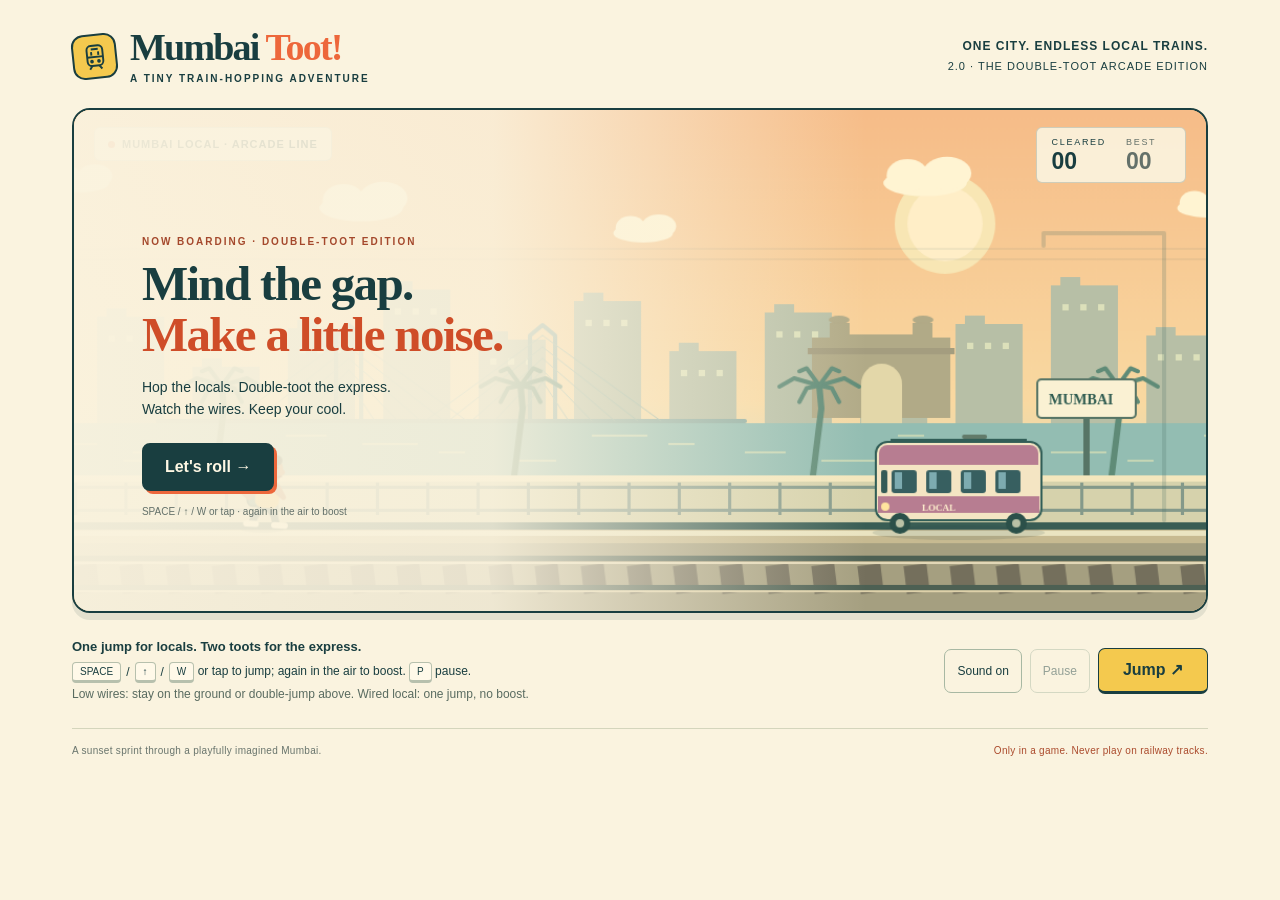
==== commit 1396b0ad: "[verified] fix: anchor live wires to trackside power poles" ====
--- a/index.html
+++ b/index.html
@@ -153,19 +153,51 @@
   return;
 }
 const c=['#b77d91','#4b8d86','#d98b46'][t.tint||0];rr(x,y,w,t.h-7,11,'#f4e5c3','#315e57');rr(x+3,y+3,w-6,19,[8,8,0,0],c);rect(x+2,y+52,w-4,16,c);for(let i=0;i<Math.floor((w-25)/33);i++){rr(x+15+i*33,y+27,24,22,3,'#375f60');rect(x+18+i*33,y+29,7,16,'#7dabb0');}rr(x+5,y+27,6,22,2,'#345b56');ellipse(x+9,y+62,4,4,'#ffe49e');rect(x+14,y-3,w-28,3,'#315e57');rr(x+w*.52,y-7,24,4,2,'#627b6a');for(const xx of [x+23,x+w-24]){ellipse(xx,396,10,10,'#2b5049');ellipse(xx,396,4,4,'#b9c1a6');}text('LOCAL',x+44,y+66,9,'#fff0ce');}
+function wirePoles(w){
+  // Trackside supports are scenery behind the running lane; only the cables zap.
+  const spans=w.paths.filter(path=>path.length>1&&path[0][0]===0&&path[path.length-1][0]===w.w);
+  if(!spans.length)return;
+  for(const side of [0,1]){
+    const anchorX=w.x+(side?w.w:0),out=side?1:-1,poleX=anchorX+out*22,baseY=390;
+    const ends=spans.map(path=>path[side?path.length-1:0]);
+    const topY=Math.min(...ends.map(p=>p[1]))-27;
+    // Weathered concrete footings and a braced steel mast, slightly tapered.
+    ellipse(poleX,baseY+2,19,4,'#254c4228');
+    rr(poleX-13,baseY-10,26,12,3,'#b9b99b','#526d5d');
+    line([[poleX,baseY-8],[poleX-out*3,topY]],'#3d6054',11);
+    line([[poleX-2,baseY-13],[poleX-out*3-1,topY+3]],'#81927a',4);
+    for(let y=topY+35;y<baseY-95;y+=43){
+      line([[poleX-5,y],[poleX+4,y]],'#334f45',2);
+      ellipse(poleX+1,y+4,1.5,1.5,'#d9d4ab');
+    }
+    // Each live span terminates on a crossarm and ribbed ceramic insulator.
+    for(const [,y] of ends){
+      line([[poleX,y+12],[anchorX-out*8,y+12]],'#38574b',6);
+      line([[poleX,y+38],[anchorX,y+12]],'#5e7561',3);
+      line([[anchorX,y],[anchorX,y+12]],'#4f5640',5);
+      for(const dy of [4,8,12])line([[anchorX-5,y+dy],[anchorX+5,y+dy]],'#f2dfaa',3);
+    }
+    // Familiar black/yellow bands and a small high-voltage warning plate.
+    for(let y=baseY-53;y<baseY-15;y+=12){
+      rect(poleX-5,y,10,6,'#dcb653');rect(poleX-5,y+6,10,6,'#3b4e3f');
+    }
+    rr(poleX-8,baseY-84,16,24,2,'#e8bd55','#3d5849');
+    line([[poleX+3,baseY-80],[poleX-3,baseY-72],[poleX+2,baseY-72],[poleX-3,baseY-64]],'#434632',2);
+  }
+}
 function wire(w){
   // Render the exact engine polylines, not a smoothed or invented collision line.
   for(let j=0;j<w.paths.length;j++){
     const points=w.paths[j].map(([dx,y])=>[w.x+dx,y]);if(points.length<2)continue;
     ctx.save();ctx.shadowColor='#ed9b44';ctx.shadowBlur=7;line(points,'#57392b',6);ctx.shadowBlur=0;line(points,'#aa6a39',2);ctx.restore();
-    for(const index of [0,points.length-1]){const [x,y]=points[index];rr(x-5,y-5,10,10,2,'#eed49a','#5c5741');line([[x-5,y-1],[x+5,y-1]],'#84663c',1);}
+    if(w.paths[j][0][0]===0&&w.paths[j][w.paths[j].length-1][0]===w.w)for(const index of [0,points.length-1]){const [x,y]=points[index];rr(x-5,y-5,10,10,2,'#eed49a','#5c5741');line([[x-5,y-1],[x+5,y-1]],'#84663c',1);}
     // Short sparks hang from actual vertices; their flicker reads as electricity.
     if(Math.sin(clock*19+j*2)>.15){const [x,y]=points[Math.floor(points.length/2)];line([[x,y+3],[x-3,y+9],[x+3,y+10],[x-1,y+17]],'#e9a343',3);line([[x,y+3],[x-3,y+9],[x+3,y+10],[x-1,y+17]],'#fff0b0',1);}
   }
 }
 function player(){const air=s.y<399.9,run=s.mode==='playing'?Math.sin(s.time*19):Math.sin(clock*3)*.2;ellipse(180,401,air?14:22,4,air?'#193e4018':'#193e4033');ctx.save();ctx.translate(180,s.y);ctx.rotate(air?-.13:.06);line([[0,-21],[-8-(air?7:run*8),-11],[-11-(air?9:run*10),-3]],'#244b4b',7);line([[3,-21],[10+(air?6:run*8),-13],[13+(air?3:run*11),-3]],'#244b4b',7);rr(-19-(air?9:run*10),-6,15,6,3,'#fff5d7');rr(8+(air?3:run*11),-6,16,6,3,'#fff5d7');rr(-16,-43,13,23,5,'#417c70','#244f49');rr(-9,-43,23,24,7,'#f2b43f');line([[8,-38],[air?19:18,-30],[air?25:12,-40]],'#ab6641',5);line([[-5,-38],[-15,-28],[-20,-32]],'#ab6641',5);ctx.fillStyle='#e05b39';ctx.beginPath();ctx.moveTo(-5,-44);ctx.lineTo(-29-Math.sin(clock*15)*3,-49);ctx.lineTo(-23,-39);ctx.closePath();ctx.fill();rr(-6,-47,14,6,2,'#e05b39');ellipse(4,-56,12,13,'#b9764a');ellipse(14,-54,4,3,'#b9764a');rr(-8,-70,23,10,5,'#273f3a');rect(-8,-62,7,7,'#273f3a');ellipse(10,-58,1.5,1.8,'#213f39');line([[11,-49],[15,-50]],'#753e2d',1.5);ctx.restore();
 if(tootAge<(boostToot?.72:.55)){ctx.save();const duration=boostToot?.72:.55;ctx.globalAlpha=1-tootAge/duration;const x=118-tootAge*35,y=s.y-31-tootAge*45;for(let i=0;i<(boostToot?5:3);i++)ellipse(x-i*11,y+i*6,9+i*2,7+i*2,boostToot?'#ffe6a0':'#f0cf7b');if(boostToot){for(let i=0;i<3;i++)line([[150-i*11,s.y+5+i*5],[146-i*11,s.y+14+i*7]],'#e79037',3);}ctx.translate(x-(boostToot?50:42),y-23);ctx.rotate(-.16);text(boostToot?'TOOT TOOT!':'toot!',0,0,boostToot?20:23,boostToot?'#a33f26':'#ba4c2e','Georgia');ctx.restore();}}
-function draw(){ctx.clearRect(0,0,1080,480);skyline(s.distance);if(s.mode==='ready')train({x:765,w:158,h:82,tint:0});for(const t of s.trains)train(t);for(const w of s.wires||[])wire(w);player();if(s.mode==='over')text(s.deathReason==='wire'?'ZAP!':'OOPS!',144,s.y-91,22,'#ac482c','Georgia');}
+function draw(){ctx.clearRect(0,0,1080,480);skyline(s.distance);for(const w of s.wires||[])wirePoles(w);if(s.mode==='ready')train({x:765,w:158,h:82,tint:0});for(const t of s.trains)train(t);for(const w of s.wires||[])wire(w);player();if(s.mode==='over')text(s.deathReason==='wire'?'ZAP!':'OOPS!',144,s.y-91,22,'#ac482c','Georgia');}
 function frame(now){const dt=last?Math.min((now-last)/1000,.05):0;last=now;const prev=s.mode;if(s.mode!=='paused'){clock+=dt;tootAge+=dt;}E.step(s,dt);if(s.cleared!==lastScore){lastScore=s.cleared;$('score').textContent=String(s.cleared).padStart(2,'0');beep('score');}if(prev==='playing'&&s.mode==='over'){beep('crash');if(s.cleared>best){best=s.cleared;$('best').textContent=String(best).padStart(2,'0');try{localStorage.setItem('mumbai-toot-best-v2',String(best));}catch{}}sync();$('announcement').textContent=`Run over. ${s.cleared} trains cleared. ${deathCopy()} Play again to retry.`;}hud();draw();requestAnimationFrame(frame);}
 window.mumbaiToot=Object.freeze({snapshot:()=>({...s,version:'2.0',trains:s.trains.map(t=>({...t})),wires:(s.wires||[]).map(w=>({...w,paths:w.paths.map(path=>path.map(point=>[...point]))})),warning:s.warning?{...s.warning}:null,best,sound,audioState:audio?.state||'not-started'})});sync();requestAnimationFrame(frame);
 })();</script></body></html>
